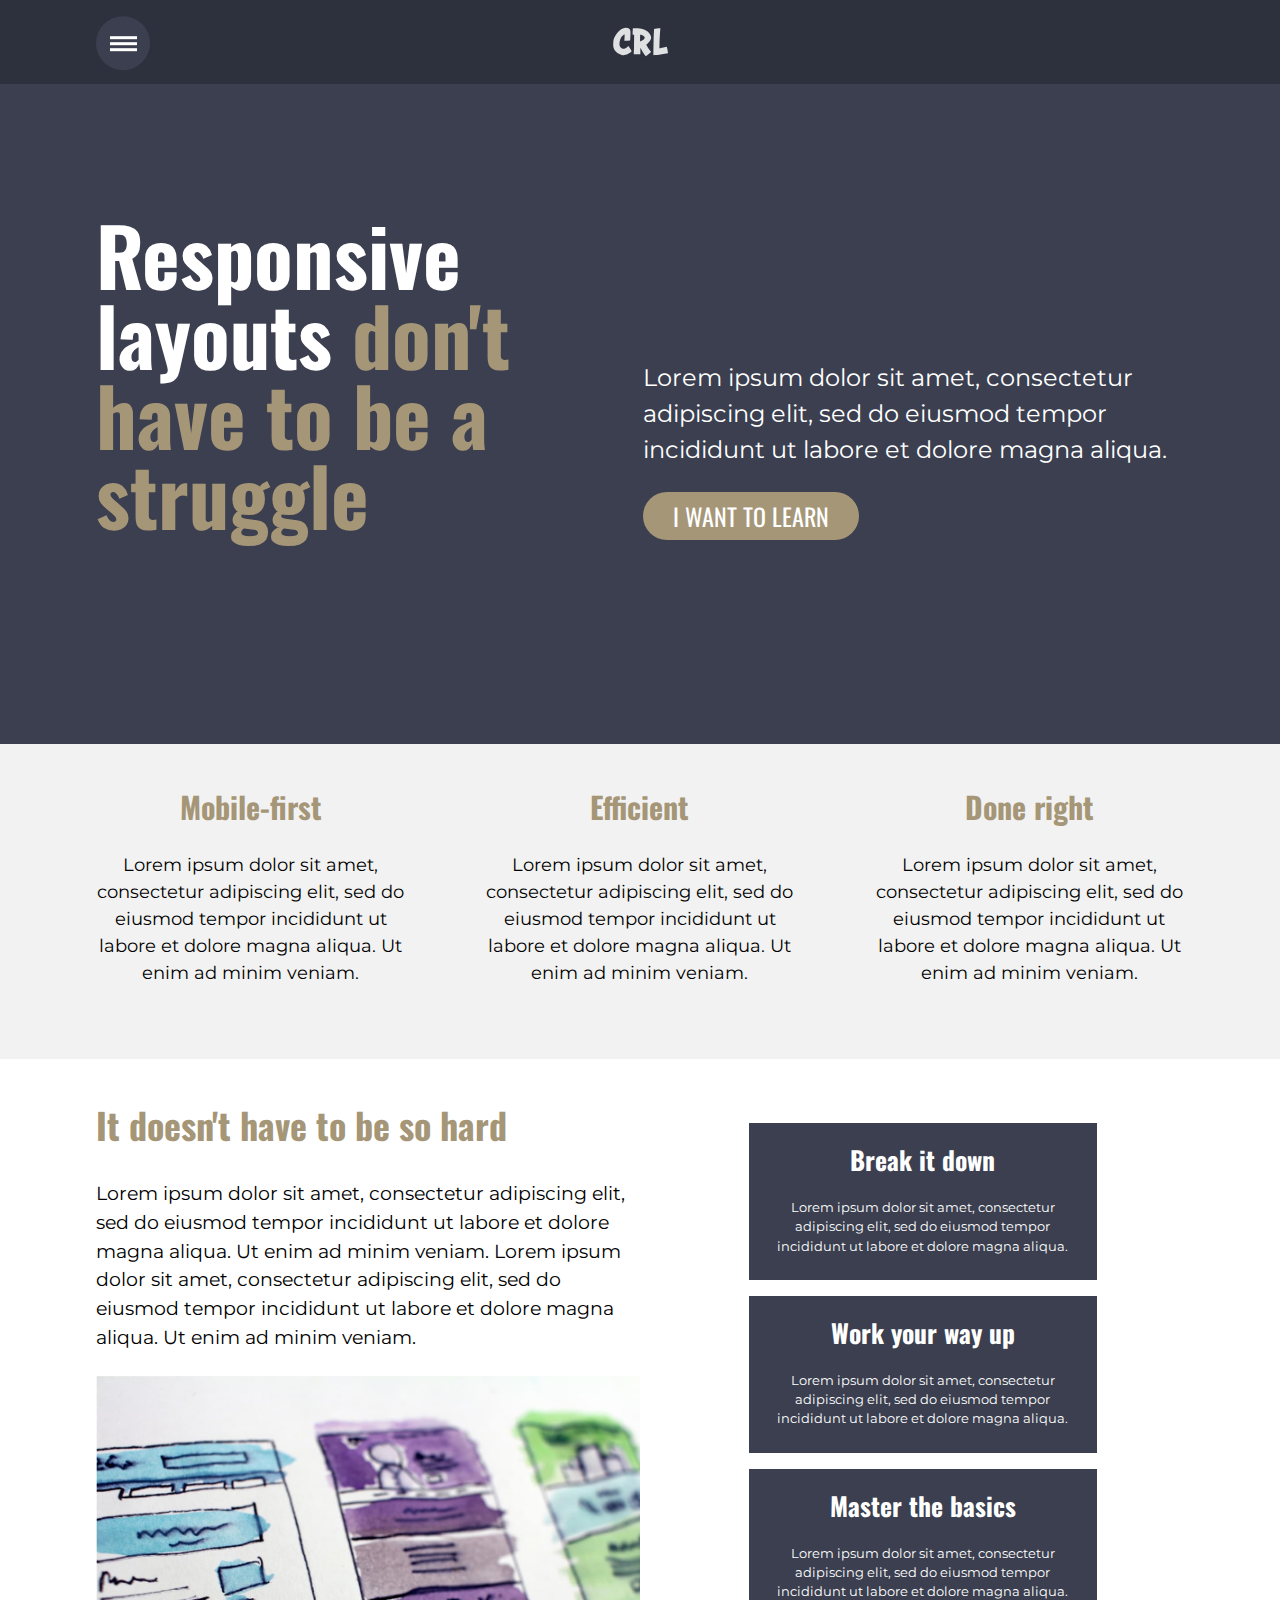
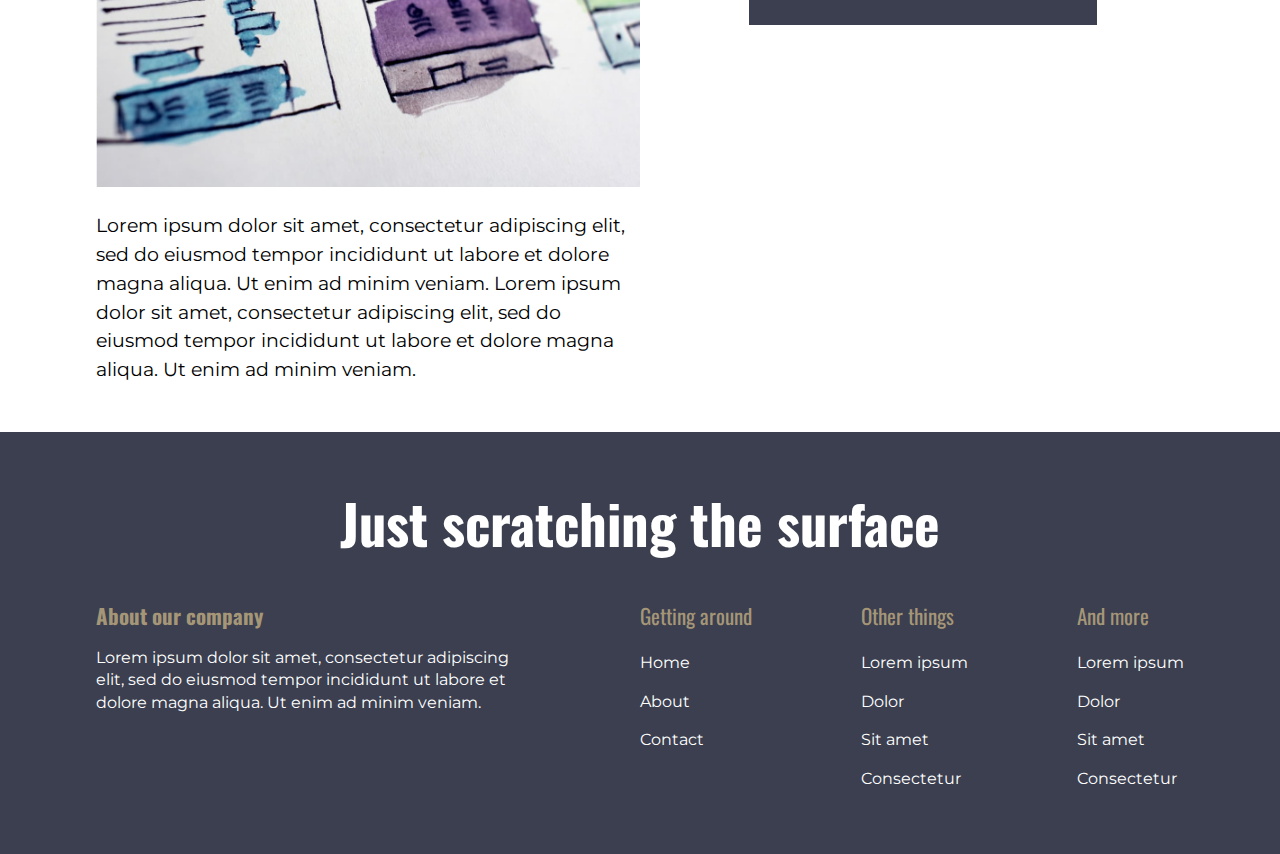
==== challenge10/index.html @ f97496ef "Initial commit" ====
<!DOCTYPE html>
<html lang="en">
	<head>
		<meta charset="UTF-8" />
		<meta http-equiv="X-UA-Compatible" content="IE=edge" />
		<meta name="viewport" content="width=device-width, initial-scale=1.0" />
		<title>Final Challenge</title>

		<!-- Styles  -->
		<link rel="stylesheet" href="style.css" />

		<!-- Fonts -->
		<link rel="preconnect" href="https://fonts.googleapis.com" />
		<link rel="preconnect" href="https://fonts.gstatic.com" crossorigin />
		<link
			href="https://fonts.googleapis.com/css2?family=Montserrat&family=Oswald:wght@700&display=swap"
			rel="stylesheet" />

		<!-- Scripts -->
		<script src="main.js" defer></script>
	</head>
	<body>
		<header>
			<div class="container">
				<button class="nav__toggle" aria-label="open navigation">
					<span class="hamburger"></span>
				</button>
				<a href="#">
					<img
						src="public/logo.svg"
						alt="Conquering Responsive Layouts"
						class="nav__logo" />
				</a>
				<nav class="nav">
					<ul class="nav__list">
						<li class="nav__item"><a href="#" class="nav__link">Home</a></li>
						<li class="nav__item"><a href="#" class="nav__link">About</a></li>
						<li class="nav__item"><a href="#" class="nav__link">Contact</a></li>
						<li class="nav__item"><a href="#" class="nav__link">Sign In</a></li>
						<li class="nav__item">
							<a href="#" class="nav__link nav__btn">Sign Up</a>
						</li>
					</ul>
				</nav>
			</div>
		</header>

		<section class="hero">
			<div class="container row hero__center">
				<h1 class="hero__title">
					Responsive layouts
					<span class="hero__title--accent">don't have to be a struggle</span>
				</h1>
				<div class="hero__content">
					<p class="hero__text">
						Lorem ipsum dolor sit amet, consectetur adipiscing elit, sed do
						eiusmod tempor incididunt ut labore et dolore magna aliqua.
					</p>
					<a href="#" class="hero__btn">I want to learn</a>
				</div>
			</div>
		</section>

		<section class="cards">
			<div class="container row">
				<div class="cards__content">
					<h3 class="cards__title">Mobile-first</h3>
					<p class="cards__text">
						Lorem ipsum dolor sit amet, consectetur adipiscing elit, sed do
						eiusmod tempor incididunt ut labore et dolore magna aliqua. Ut enim
						ad minim veniam.
					</p>
				</div>
				<div class="cards__content">
					<h3 class="cards__title">Efficient</h3>
					<p class="cards__text">
						Lorem ipsum dolor sit amet, consectetur adipiscing elit, sed do
						eiusmod tempor incididunt ut labore et dolore magna aliqua. Ut enim
						ad minim veniam.
					</p>
				</div>
				<div class="cards__content">
					<h3 class="cards__title">Done right</h3>
					<p class="cards__text">
						Lorem ipsum dolor sit amet, consectetur adipiscing elit, sed do
						eiusmod tempor incididunt ut labore et dolore magna aliqua. Ut enim
						ad minim veniam.
					</p>
				</div>
			</div>
		</section>

		<main>
			<div class="container row">
				<article class="main__content">
					<h2 class="main__title">It doesn't have to be so hard</h2>
					<p class="main__text">
						Lorem ipsum dolor sit amet, consectetur adipiscing elit, sed do
						eiusmod tempor incididunt ut labore et dolore magna aliqua. Ut enim
						ad minim veniam. Lorem ipsum dolor sit amet, consectetur adipiscing
						elit, sed do eiusmod tempor incididunt ut labore et dolore magna
						aliqua. Ut enim ad minim veniam.
					</p>
					<img
						src="public/the-image.jpg"
						alt="Website Sketches"
						class="main__img" />
					<p class="main__text">
						Lorem ipsum dolor sit amet, consectetur adipiscing elit, sed do
						eiusmod tempor incididunt ut labore et dolore magna aliqua. Ut enim
						ad minim veniam. Lorem ipsum dolor sit amet, consectetur adipiscing
						elit, sed do eiusmod tempor incididunt ut labore et dolore magna
						aliqua. Ut enim ad minim veniam.
					</p>
				</article>
				<aside>
					<div class="aside__content">
						<h3 class="aside__title">Break it down</h3>
						<p class="aside__text">
							Lorem ipsum dolor sit amet, consectetur adipiscing elit, sed do
							eiusmod tempor incididunt ut labore et dolore magna aliqua.
						</p>
					</div>
					<div class="aside__content">
						<h3 class="aside__title">Work your way up</h3>
						<p class="aside__text">
							Lorem ipsum dolor sit amet, consectetur adipiscing elit, sed do
							eiusmod tempor incididunt ut labore et dolore magna aliqua.
						</p>
					</div>
					<div class="aside__content">
						<h3 class="aside__title">Master the basics</h3>
						<p class="aside__text">
							Lorem ipsum dolor sit amet, consectetur adipiscing elit, sed do
							eiusmod tempor incididunt ut labore et dolore magna aliqua.
						</p>
					</div>
				</aside>
			</div>
		</main>

		<footer>
			<div class="container">
				<h2 class="footer__title">Just scratching the surface</h2>
				<div class="row">
					<div class="footer__about">
						<h3 class="footer__heading">About our company</h3>
						<p class="footer__text">
							Lorem ipsum dolor sit amet, consectetur adipiscing elit, sed do
							eiusmod tempor incididunt ut labore et dolore magna aliqua. Ut
							enim ad minim veniam.
						</p>
					</div>
					<div class="footer__links row">
						<ul class="footer__list">
							<li class="footer__item footer__heading">Getting around</li>
							<li class="footer__item">
								<a href="#" class="footer__link">Home</a>
							</li>
							<li class="footer__item">
								<a href="#" class="footer__link">About</a>
							</li>
							<li class="footer__item">
								<a href="#" class="footer__link">Contact</a>
							</li>
						</ul>
						<ul class="footer__list">
							<li class="footer__item footer__heading">Other things</li>
							<li class="footer__item">
								<a href="#" class="footer__link">Lorem ipsum</a>
							</li>
							<li class="footer__item">
								<a href="#" class="footer__link">Dolor</a>
							</li>
							<li class="footer__item">
								<a href="#" class="footer__link">Sit amet</a>
							</li>
							<li class="footer__item">
								<a href="#" class="footer__link">Consectetur</a>
							</li>
						</ul>
						<ul class="footer__list">
							<li class="footer__item footer__heading">And more</li>
							<li class="footer__item">
								<a href="#" class="footer__link">Lorem ipsum</a>
							</li>
							<li class="footer__item">
								<a href="#" class="footer__link">Dolor</a>
							</li>
							<li class="footer__item">
								<a href="#" class="footer__link">Sit amet</a>
							</li>
							<li class="footer__item">
								<a href="#" class="footer__link">Consectetur</a>
							</li>
						</ul>
					</div>
				</div>
			</div>
		</footer>
	</body>
</html>
---- challenge10/style.css ----
:root {
	--clr-primary: hsl(226, 16%, 21%);
	--clr-secondary: hsl(226, 15%, 27%);
	--clr-tertiary: hsl(0, 0%, 95%);
	--clr-light: hsl(225, 7%, 47%);
	--clr-accent: hsl(40, 20%, 56%);

	--ff-headings: 'Oswald', sans-serif;
	--ff-body: 'Montserrat', sans-serif;

	--fw-regular: 400;
	--fw-bold: 700;

	--fs-xs: 1rem;
	--fs-small: 1.125rem;
	--fs-medium: 1.3125rem;
	--fs-large: 1.5rem;
	--fs-xl: 1.875rem;
	--fs-xxl: 2.25rem;
	--fs-xxxl: 5.625rem;
}

/* CSS RESET */
*,
*::before,
*::after {
	margin: 0;
	padding: 0;
	box-sizing: border-box;
}

img,
video,
canvas,
svg,
picture {
	display: block;
	max-width: 100%;
}

input,
button,
textarea,
select {
	font: inherit;
}

a {
	color: inherit;
	text-decoration: none;
}

/* Container CSS */
.container {
	position: relative;
	width: min(85%, 75rem);
	margin-inline: auto;
}

/* Header Styles */
header {
	background-color: var(--clr-primary);
	padding-block: 1.5em;
	font-family: var(--ff-headings);
	font-size: var(--fs-small);
	color: hsl(0 0% 100%);
}

/* Hamburger stuff */
.nav__toggle {
	position: absolute;
	left: 0;
	width: 3em;
	height: 3em;
	background: var(--clr-secondary);
	border: 0;
	border-radius: 50%;
	transform: translateY(-20%);
	cursor: pointer;
	transition: opacity 250ms ease;
}

.nav__toggle:hover,
.nav__toggle:focus {
	opacity: 0.75;
}

.hamburger {
	position: relative;
	width: 50%;
}

.hamburger,
.hamburger::before,
.hamburger::after {
	display: block;
	height: 3px;
	background-color: hsl(0 0% 100%);
	margin-inline: auto;
}

.hamburger::before,
.hamburger::after {
	content: '';
	width: 100%;
}

.hamburger::before {
	transform: translateY(-6px);
}

.hamburger::after {
	transform: translateY(3px);
}

/* Navigation stuff */
.nav__logo {
	margin-inline: auto;
}

.nav {
	text-align: center;
}

.nav__list {
	visibility: hidden;
	position: absolute;
	height: 0;
	list-style: none;
}

.nav__list--visible {
	visibility: visible;
	position: relative;
	height: auto;
	padding-block: 1.5em;
}

.nav__list > * + * {
	margin-block-start: 1em;
}

.nav__item:nth-of-type(4) {
	margin-block-start: 2.5em;
}

.nav__link {
	font-size: clamp(var(--fs-small), 2vw + 1rem, var(--fs-medium));
	outline: none;
	border: 0;
}

.nav__link:not(.nav__btn):is(:hover, :focus-visible) {
	color: var(--clr-accent);
}

.nav__btn {
	display: inline-block;
	background-color: var(--clr-accent);
	padding: 0.25em 1.25em;
	border-radius: 100vmax;
}

.nav__btn:is(:hover, :focus-visible) {
	opacity: 0.75;
}

/* Hero Styles */
.hero {
	display: flex;
	min-height: min(86vh, 41.25rem);
	background-color: var(--clr-secondary);
	color: hsl(0 0% 100%);
}

.hero__center {
	display: flex;
	flex-direction: column;
	justify-content: center;
}

.hero__title {
	font-family: var(--ff-headings);
	font-size: clamp(2.5rem, 5vw + 1rem, var(--fs-xxxl));
	line-height: 1;
}

.hero__title--accent {
	color: var(--clr-accent);
}

.hero__text {
	margin-block-start: 1.5em;
	font-family: var(--ff-body);
	font-size: clamp(var(--fs-small), 2vw, var(--fs-large));
	line-height: 1.5;
}

.hero__btn {
	display: inline-block;
	background-color: var(--clr-accent);
	margin-block-start: 1em;
	padding: 0.25em 1.25em;
	font-family: var(--ff-headings);
	font-size: var(--fs-large);
	text-transform: uppercase;
	border-radius: 100vmax;
}

.hero__btn:is(:hover, :focus-visible) {
	opacity: 0.75;
}

.cards {
	background-color: var(--clr-tertiary);
	padding-block: 3em;
	text-align: center;
}

.cards__content:not(:last-child) {
	margin-block-end: 1.5em;
}

.cards__title {
	margin-block-end: 1em;
	font-family: var(--ff-headings);
	font-size: clamp(var(--fs-large), 2vw + 1rem, var(--fs-xl));
	color: var(--clr-accent);
	line-height: 1;
}

.cards__text {
	font-family: var(--ff-body);
	font-size: clamp(var(--fs-xs), 1.5vw, var(--fs-small));
	line-height: 1.5;
}

main {
	padding-block: 3em;
}

.main__title {
	margin-block-end: 1em;
	font-family: var(--ff-headings);
	font-size: clamp(var(--fs-medium), 2vw + 1rem, var(--fs-xxl));
	color: var(--clr-accent);
	line-height: 1;
}

.main__text {
	font-family: var(--ff-body);
	font-size: clamp(var(--fs-xs), 1.5vw, var(--fs-medium));
	line-height: 1.5;
}

.main__img {
	margin-block: 1.5em;
}

.aside__content {
	background-color: var(--clr-secondary);
	margin-block-start: 1em;
	padding: 1.5em;
	color: hsl(0 0% 100%);
	text-align: center;
}

.aside__title {
	margin-block-end: 1em;
	font-family: var(--ff-headings);
	font-size: clamp(var(--fs-large), 2vw, var(--fs-xl));
	line-height: 1;
}

.aside__text {
	font-family: var(--ff-body);
	font-size: clamp(0.8rem, 1vw, var(--fs-small));
	line-height: 1.5;
}

footer {
	background-color: var(--clr-secondary);
	padding-block: 4em;
	color: hsl(0 0% 100%);
}

.footer__title {
	margin-block-end: 1em;
	font-family: var(--ff-headings);
	font-size: clamp(var(--fs-large), 2.5vw + 1rem, var(--fs-xxl));
	line-height: 1;
	white-space: nowrap;
	text-align: center;
}

.footer__about {
	margin-block: 1em 2em;
}

.footer__about > .footer__heading {
	margin-block-end: 1em;
}

.footer__heading {
	font-family: var(--ff-headings);
	font-size: var(--fs-medium);
	color: var(--clr-accent);
	line-height: 1;
}

.footer__text,
.footer__link {
	font-family: var(--ff-body);
	font-size: var(--fs-xs);
	line-height: 1.4;
}

.footer__list {
	display: flex;
	flex-direction: column;
	gap: 1em;
	list-style: none;
}

.footer__list .footer__heading {
	margin-block-end: 0.5em;
}

.footer__link:is(:hover, :focus-visible) {
	color: var(--clr-accent);
}

.footer__list:not(:last-child) {
	margin-block-end: 2em;
}

/* Media Queries */
@media (width >= 700px) {
	.cards__content {
		max-width: 70%;
		margin-inline: auto;
	}

	aside {
		display: flex;
		justify-content: space-between;
	}

	.aside__content {
		width: 32%;
	}

	footer {
		padding-block-end: 2em;
	}

	.footer__title {
		font-size: clamp(var(--fs-large), 3vw + 1rem, var(--fs-xxxl));
	}

	.footer__links {
		display: flex;
		justify-content: space-between;
	}

	.footer__list {
		margin-block-end: 0;
	}
}

@media (width >= 1000px) {
	.hero__center {
		flex-direction: row;
		align-items: center;
	}

	.hero__title {
		margin-block-end: 1em;
	}

	.hero__text {
		margin-block-start: 3em;
	}

	.row {
		display: flex;
		justify-content: space-between;
	}

	.cards .row {
		gap: 5em;
	}

	.main__content {
		width: 50%;
	}

	aside {
		flex-direction: column;
		justify-content: flex-start;
		width: 40%;
	}

	.aside__content {
		width: 80%;
	}

	.footer__about {
		width: 40%;
		margin-block: 0;
	}

	.footer__links {
		width: 50%;
	}
}
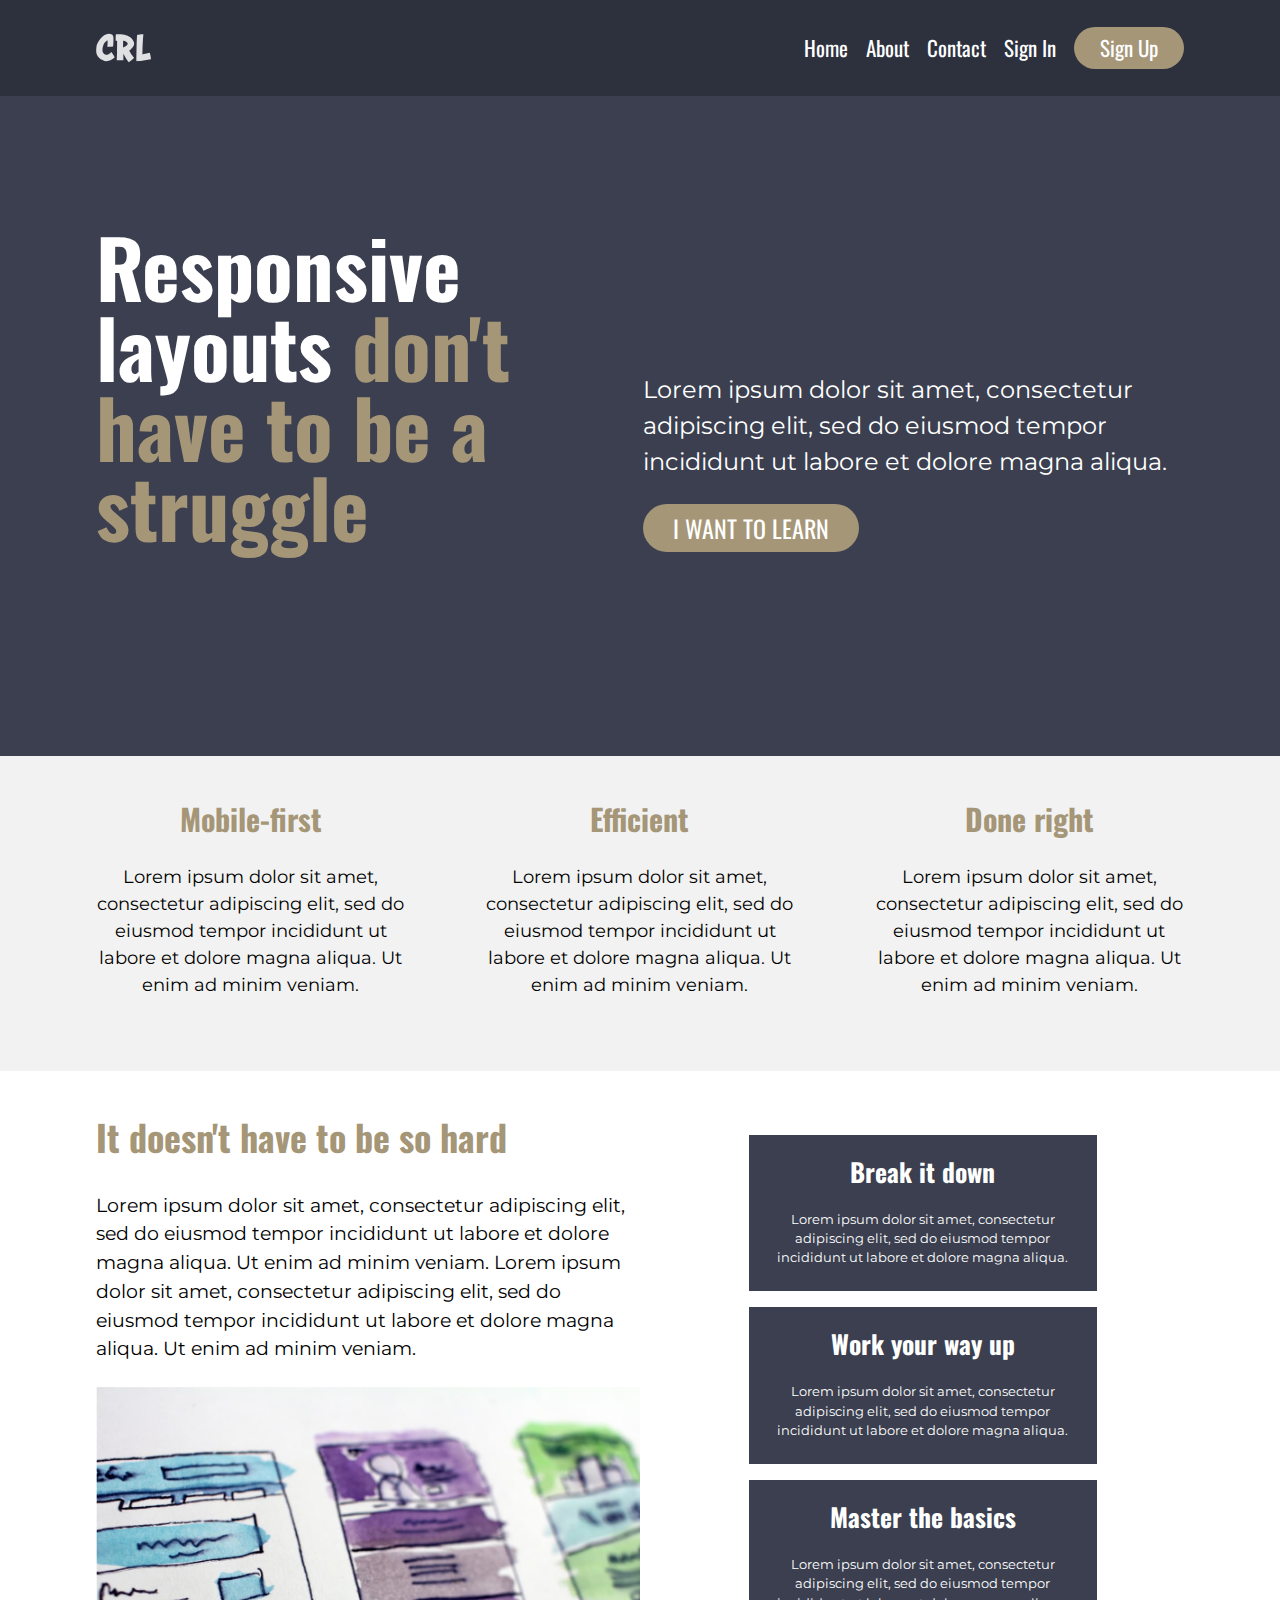
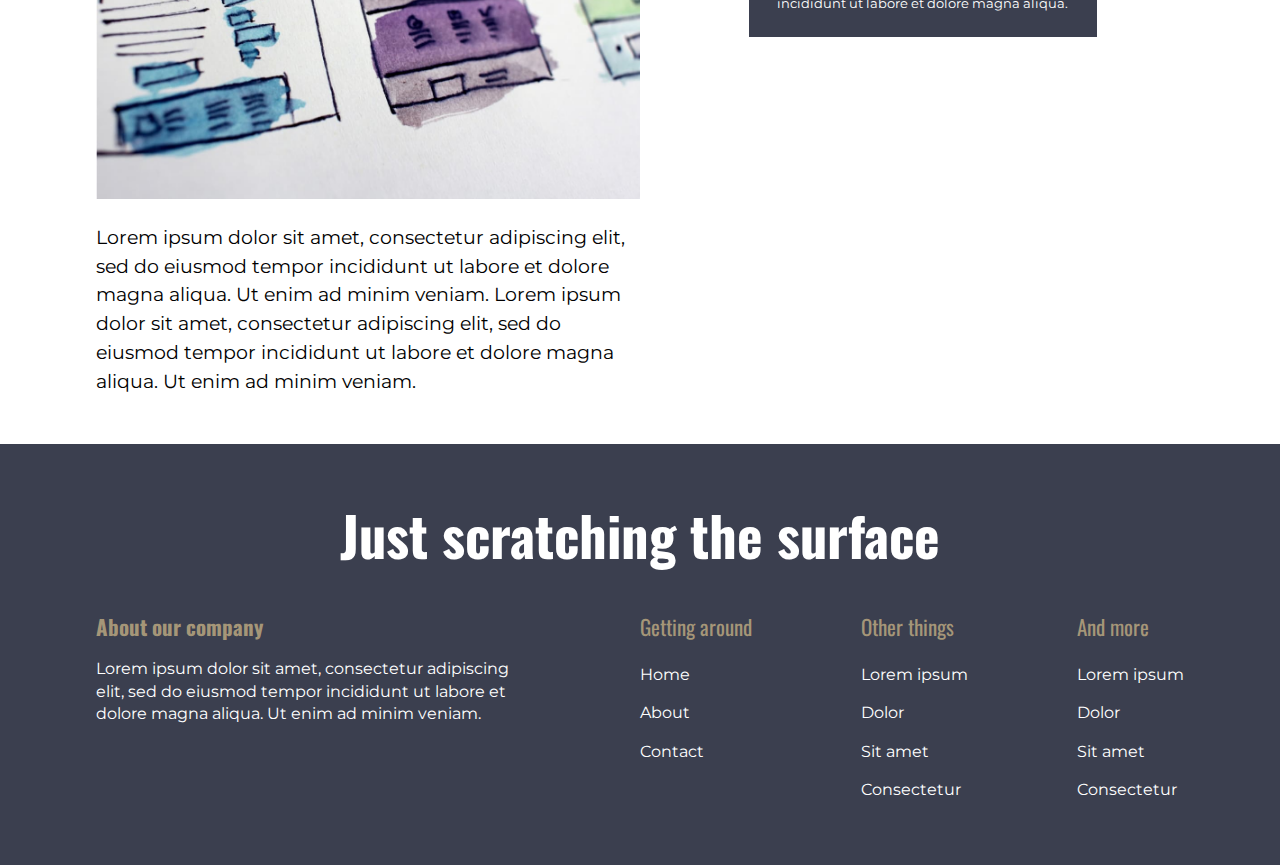
==== commit 3f0aa546: "Fixed navbar on large screens" ====
--- a/challenge10/index.html
+++ b/challenge10/index.html
@@ -21,7 +21,7 @@
 	</head>
 	<body>
 		<header>
-			<div class="container">
+			<div class="container row">
 				<button class="nav__toggle" aria-label="open navigation">
 					<span class="hamburger"></span>
 				</button>
--- a/challenge10/style.css
+++ b/challenge10/style.css
@@ -369,6 +369,36 @@
 }
 
 @media (width >= 1000px) {
+	.row {
+		display: flex;
+		justify-content: space-between;
+	}
+
+	header .row {
+		align-items: center;
+	}
+
+	.nav__toggle {
+		display: none;
+	}
+
+	.nav__list {
+		visibility: visible;
+		position: relative;
+		display: flex;
+		align-items: center;
+		gap: 1em;
+		height: auto;
+	}
+
+	.nav__item {
+		margin: 0;
+	}
+
+	.nav__item:nth-of-type(4) {
+		margin: 0;
+	}
+
 	.hero__center {
 		flex-direction: row;
 		align-items: center;
@@ -380,11 +410,6 @@
 
 	.hero__text {
 		margin-block-start: 3em;
-	}
-
-	.row {
-		display: flex;
-		justify-content: space-between;
 	}
 
 	.cards .row {
